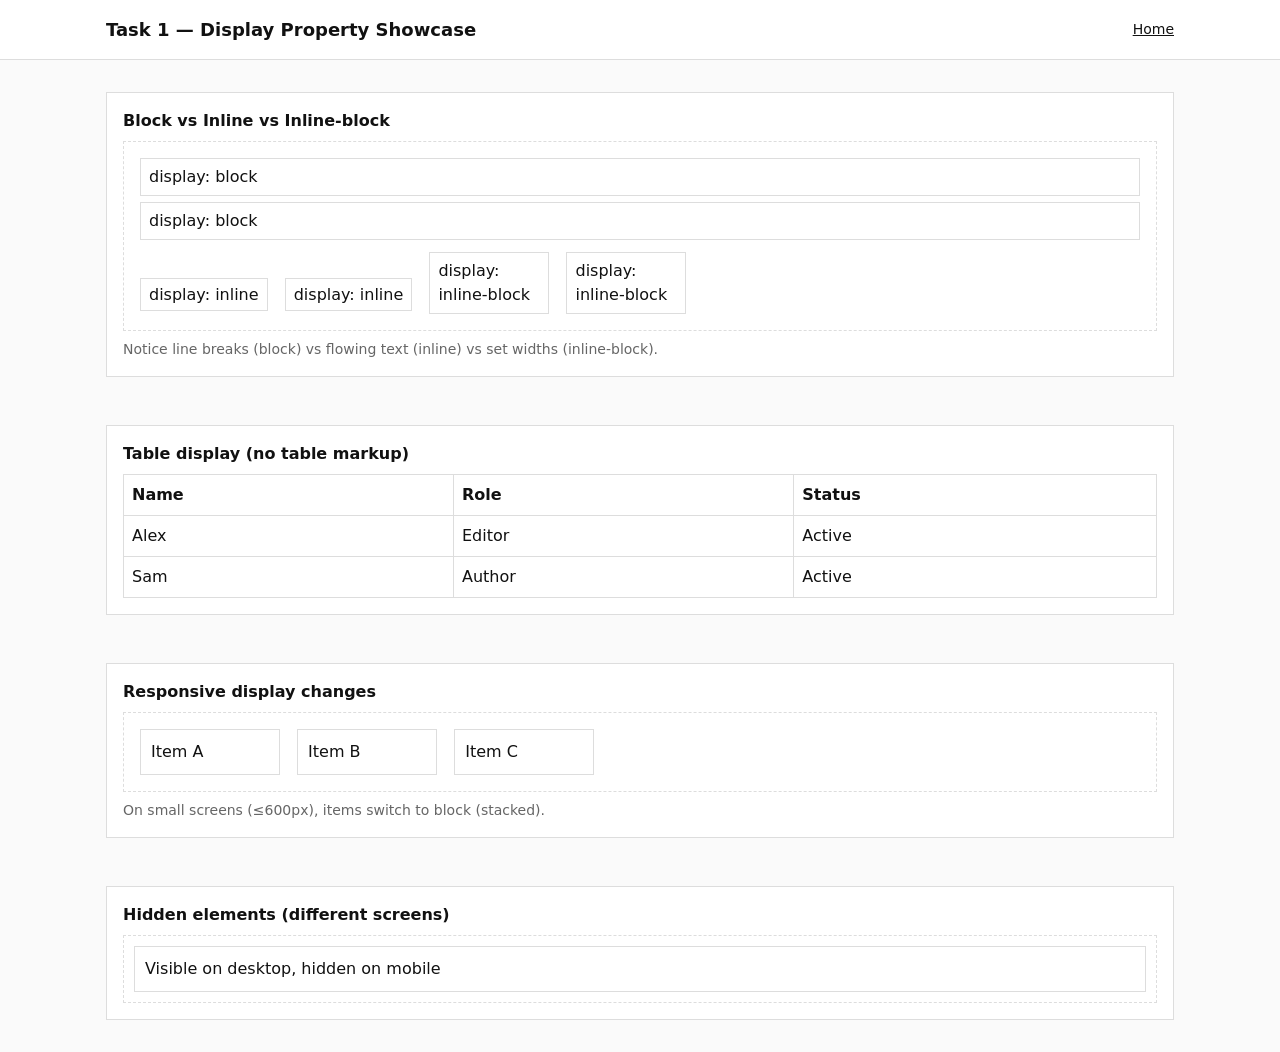
==== exercises/display-exercises.html @ 9814bbd7 "Initial Commit" ====
<!doctype html>
<html lang="en">
	<head>
		<meta charset="utf-8" />
		<meta name="viewport" content="width=device-width, initial-scale=1" />
		<title>Display Exercises</title>
		<link rel="stylesheet" href="../styles/base.css" />
		<link rel="stylesheet" href="../styles/utilities.css" />
		<link rel="stylesheet" href="../styles/display.css" />
	</head>
	<body>
		<header class="page-header">
			<div class="container">
				<h1 class="page-title">Task 1 — Display Property Showcase</h1>
				<nav class="nav-links">
					<a href="../index.html">Home</a>
				</nav>
			</div>
		</header>

		<main class="container stack">
			<section class="panel section">
				<h2>Block vs Inline vs Inline-block</h2>
				<div class="demo-area">
					<span class="tag d-block">display: block</span>
					<span class="tag d-block">display: block</span>
					<span class="tag d-inline">display: inline</span>
					<span class="tag d-inline">display: inline</span>
					<span class="tag d-inline-block">display: inline-block</span>
					<span class="tag d-inline-block">display: inline-block</span>
				</div>
				<p class="note">Notice line breaks (block) vs flowing text (inline) vs set widths (inline-block).</p>
			</section>

			<section class="panel section">
				<h2>Table display (no table markup)</h2>
				<div class="fake-table">
					<div class="fake-tr">
						<div class="fake-td"><strong>Name</strong></div>
						<div class="fake-td"><strong>Role</strong></div>
						<div class="fake-td"><strong>Status</strong></div>
					</div>
					<div class="fake-tr">
						<div class="fake-td">Alex</div>
						<div class="fake-td">Editor</div>
						<div class="fake-td">Active</div>
					</div>
					<div class="fake-tr">
						<div class="fake-td">Sam</div>
						<div class="fake-td">Author</div>
						<div class="fake-td">Active</div>
					</div>
				</div>
			</section>

			<section class="panel section">
				<h2>Responsive display changes</h2>
				<div class="demo-area responsive-items">
					<div class="box item">Item A</div>
					<div class="box item">Item B</div>
					<div class="box item">Item C</div>
				</div>
				<p class="note">On small screens (≤600px), items switch to block (stacked).</p>
			</section>

			<section class="panel section">
				<h2>Hidden elements (different screens)</h2>
				<div class="demo-area">
					<div class="box hide-on-mobile">Visible on desktop, hidden on mobile</div>
					<div class="box show-on-mobile">Visible on mobile, hidden on desktop</div>
				</div>
			</section>
		</main>
	</body>
</html>
---- styles/base.css ----
/* Base styles used by all pages (keep intentionally simple) */

:root {
	--max-width: 1100px;
	--bg: #fafafa;
	--surface: #ffffff;
	--text: #111111;
	--muted: #666666;
	--border: #dddddd;
	--gap: 16px;
}

* {
	box-sizing: border-box;
}

html,
body {
	height: 100%;
}

body {
	margin: 0;
	font-family: system-ui, -apple-system, Segoe UI, Roboto, Arial, sans-serif;
	line-height: 1.5;
	color: var(--text);
	background: var(--bg);
}

img {
	max-width: 100%;
	display: block;
}

a {
	color: inherit;
}

.container {
	max-width: var(--max-width);
	margin: 0 auto;
	padding: 16px;
}

.page-header {
	background: var(--surface);
	border-bottom: 1px solid var(--border);
}

.page-header .container {
	display: flex;
	gap: 12px;
	align-items: center;
	justify-content: space-between;
}

.page-title {
	margin: 0;
	font-size: 18px;
}

.nav-links {
	display: flex;
	gap: 12px;
	flex-wrap: wrap;
	font-size: 14px;
}

.muted {
	color: var(--muted);
}

.panel {
	background: var(--surface);
	border: 1px solid var(--border);
	padding: 16px;
}

.section {
	margin: 16px 0;
}

.section h2 {
	margin: 0 0 8px 0;
	font-size: 16px;
}

.note {
	margin: 8px 0 0 0;
	font-size: 14px;
	color: var(--muted);
}

.btn {
	display: inline-block;
	padding: 8px 10px;
	border: 1px solid var(--border);
	background: var(--surface);
	text-decoration: none;
	font-size: 14px;
}

/* Basic form styling for all pages */
.field {
	display: flex;
	flex-direction: column;
	gap: 6px;
	margin: 10px 0;
}

.field input,
.field select,
.field textarea {
	padding: 8px;
	border: 1px solid var(--border);
	background: var(--surface);
	color: var(--text);
}

.hr {
	border: none;
	border-top: 1px solid var(--border);
	margin: 16px 0;
}
---- styles/utilities.css ----
/* Minimal utility helpers used in demos */

.stack {
	display: flex;
	flex-direction: column;
	gap: var(--gap);
}

.row {
	display: flex;
	gap: var(--gap);
	align-items: center;
	flex-wrap: wrap;
}

.grid {
	display: grid;
	gap: var(--gap);
}

.center {
	display: grid;
	place-items: center;
}

.box {
	border: 1px solid var(--border);
	background: var(--surface);
	padding: 10px;
}

.pill {
	display: inline-block;
	padding: 2px 8px;
	border: 1px solid var(--border);
	background: var(--surface);
	font-size: 12px;
}

.text-center {
	text-align: center;
}

.clearfix::after {
	content: "";
	display: block;
	clear: both;
}

/* Task 17: basic responsive show/hide helpers */
.hide {
	display: none !important;
}

.show-inline {
	display: inline !important;
}

.show-block {
	display: block !important;
}

@media (min-width: 768px) {
	.hide-md {
		display: none !important;
	}
	.show-md {
		display: block !important;
	}
	.text-center-md {
		text-align: center;
	}
}

@media (min-width: 1024px) {
	.hide-lg {
		display: none !important;
	}
	.show-lg {
		display: block !important;
	}
	.text-right-lg {
		text-align: right;
	}
}
---- styles/display.css ----
/* Task 1: Display Property Showcase */

.display-grid {
	display: grid;
	grid-template-columns: 1fr;
	gap: var(--gap);
}

@media (min-width: 768px) {
	.display-grid {
		grid-template-columns: 1fr 1fr;
	}
}

.demo-area {
	border: 1px dashed var(--border);
	padding: 10px;
	background: var(--surface);
}

.tag {
	border: 1px solid var(--border);
	padding: 6px 8px;
	margin: 6px;
	background: #fff;
}

.d-block {
	display: block;
}

.d-inline {
	display: inline;
}

.d-inline-block {
	display: inline-block;
	width: 120px;
}

/* Table display without table markup */
.fake-table {
	display: table;
	width: 100%;
	border-collapse: collapse;
}

.fake-tr {
	display: table-row;
}

.fake-td {
	display: table-cell;
	border: 1px solid var(--border);
	padding: 8px;
}

/* Responsive display changes */
.responsive-items .item {
	display: inline-block;
	width: 140px;
	margin: 6px;
}

@media (max-width: 600px) {
	.responsive-items .item {
		display: block;
		width: auto;
		margin: 8px 0;
	}
}

/* Hidden elements demo */
.hide-on-mobile {
	display: block;
}

.show-on-mobile {
	display: none;
}

@media (max-width: 600px) {
	.hide-on-mobile {
		display: none;
	}
	.show-on-mobile {
		display: block;
	}
}
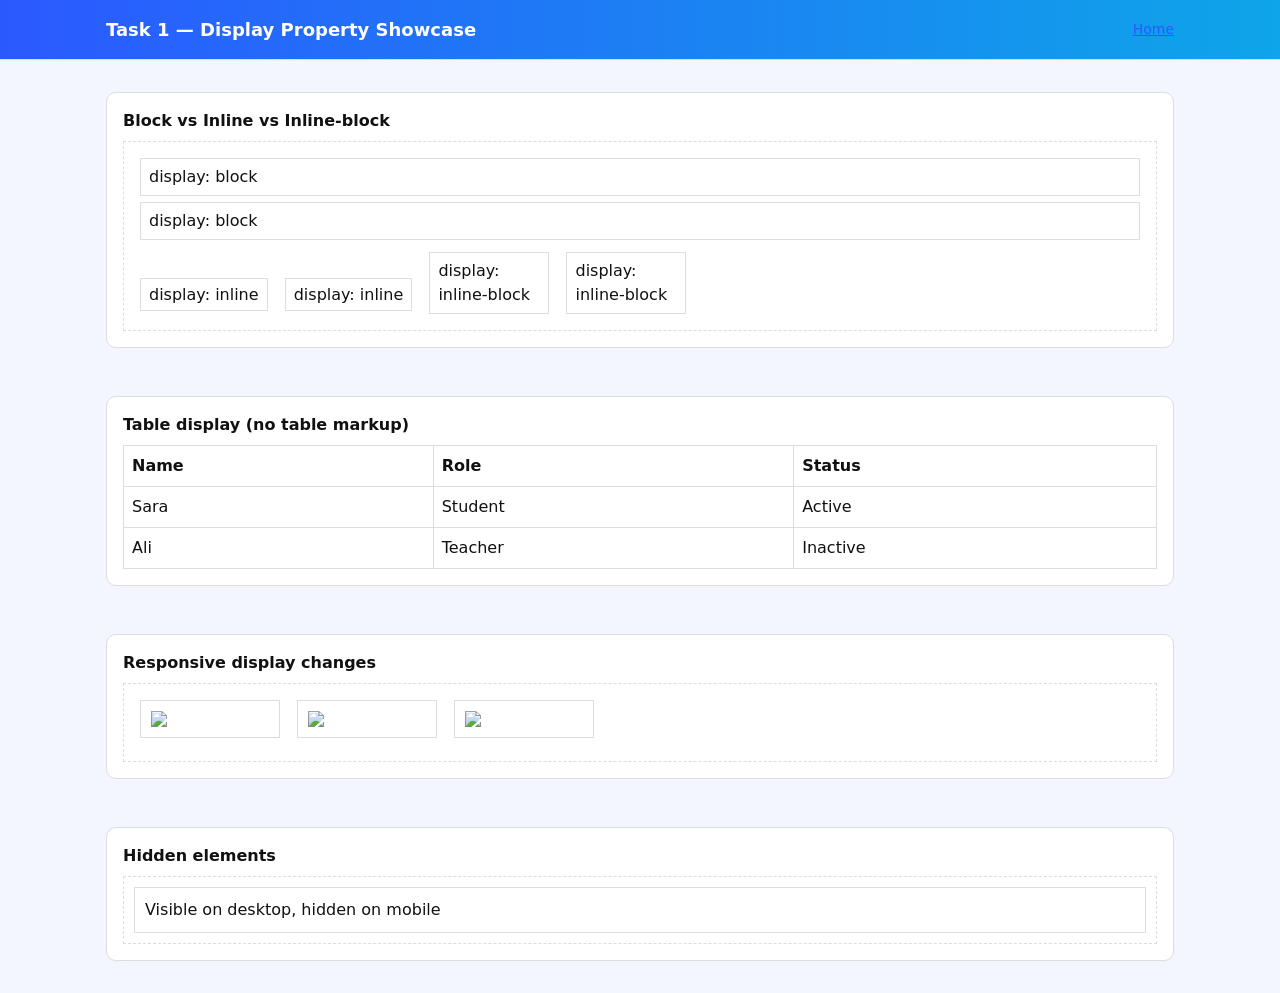
==== commit 4879d14f: "New Commiy" ====
--- a/exercises/display-exercises.html
+++ b/exercises/display-exercises.html
@@ -29,7 +29,6 @@
 					<span class="tag d-inline-block">display: inline-block</span>
 					<span class="tag d-inline-block">display: inline-block</span>
 				</div>
-				<p class="note">Notice line breaks (block) vs flowing text (inline) vs set widths (inline-block).</p>
 			</section>
 
 			<section class="panel section">
@@ -41,14 +40,14 @@
 						<div class="fake-td"><strong>Status</strong></div>
 					</div>
 					<div class="fake-tr">
-						<div class="fake-td">Alex</div>
-						<div class="fake-td">Editor</div>
+						<div class="fake-td">Sara</div>
+						<div class="fake-td">Student</div>
 						<div class="fake-td">Active</div>
 					</div>
 					<div class="fake-tr">
-						<div class="fake-td">Sam</div>
-						<div class="fake-td">Author</div>
-						<div class="fake-td">Active</div>
+						<div class="fake-td">Ali</div>
+						<div class="fake-td">Teacher</div>
+						<div class="fake-td">Inactive</div>
 					</div>
 				</div>
 			</section>
@@ -56,15 +55,14 @@
 			<section class="panel section">
 				<h2>Responsive display changes</h2>
 				<div class="demo-area responsive-items">
-					<div class="box item">Item A</div>
-					<div class="box item">Item B</div>
-					<div class="box item">Item C</div>
+					<div class="box item"><img src="https://static.vecteezy.com/system/resources/thumbnails/023/186/184/small_2x/abstract-landscape-with-planet-and-trees-3d-render-illustration-ai-generative-image-free-photo.jpg" ></div>
+					<div class="box item"><img src="https://static.vecteezy.com/system/resources/thumbnails/023/186/184/small_2x/abstract-landscape-with-planet-and-trees-3d-render-illustration-ai-generative-image-free-photo.jpg" ></div>
+					<div class="box item"><img src="https://static.vecteezy.com/system/resources/thumbnails/023/186/184/small_2x/abstract-landscape-with-planet-and-trees-3d-render-illustration-ai-generative-image-free-photo.jpg" ></div>
 				</div>
-				<p class="note">On small screens (≤600px), items switch to block (stacked).</p>
 			</section>
 
 			<section class="panel section">
-				<h2>Hidden elements (different screens)</h2>
+				<h2>Hidden elements</h2>
 				<div class="demo-area">
 					<div class="box hide-on-mobile">Visible on desktop, hidden on mobile</div>
 					<div class="box show-on-mobile">Visible on mobile, hidden on desktop</div>
--- a/styles/base.css
+++ b/styles/base.css
@@ -1,12 +1,14 @@
-/* Base styles used by all pages (keep intentionally simple) */
-
 :root {
 	--max-width: 1100px;
-	--bg: #fafafa;
+	--bg: #f3f6ff;
 	--surface: #ffffff;
+	--surface-2: #f8fafc;
 	--text: #111111;
 	--muted: #666666;
 	--border: #dddddd;
+	--accent: #2b59ff;
+	--accent-2: #0ea5e9;
+	--accent-ink: #ffffff;
 	--gap: 16px;
 }
 
@@ -33,7 +35,11 @@
 }
 
 a {
-	color: inherit;
+	color: var(--accent);
+}
+
+a:hover {
+	text-decoration: none;
 }
 
 .container {
@@ -43,7 +49,7 @@
 }
 
 .page-header {
-	background: var(--surface);
+	background: linear-gradient(90deg, var(--accent), var(--accent-2));
 	border-bottom: 1px solid var(--border);
 }
 
@@ -57,6 +63,7 @@
 .page-title {
 	margin: 0;
 	font-size: 18px;
+	color: var(--accent-ink);
 }
 
 .nav-links {
@@ -64,6 +71,7 @@
 	gap: 12px;
 	flex-wrap: wrap;
 	font-size: 14px;
+	color: var(--accent-ink);
 }
 
 .muted {
@@ -74,6 +82,7 @@
 	background: var(--surface);
 	border: 1px solid var(--border);
 	padding: 16px;
+	border-radius: 10px;
 }
 
 .section {
@@ -85,22 +94,21 @@
 	font-size: 16px;
 }
 
-.note {
-	margin: 8px 0 0 0;
-	font-size: 14px;
-	color: var(--muted);
-}
-
 .btn {
 	display: inline-block;
 	padding: 8px 10px;
-	border: 1px solid var(--border);
-	background: var(--surface);
+	border: 1px solid var(--accent);
+	background: var(--accent);
+	color: var(--accent-ink);
+	border-radius: 8px;
 	text-decoration: none;
 	font-size: 14px;
 }
 
-/* Basic form styling for all pages */
+.btn:hover {
+	filter: brightness(0.95);
+}
+
 .field {
 	display: flex;
 	flex-direction: column;
@@ -113,8 +121,9 @@
 .field textarea {
 	padding: 8px;
 	border: 1px solid var(--border);
-	background: var(--surface);
+	background: var(--surface-2);
 	color: var(--text);
+	border-radius: 8px;
 }
 
 .hr {
--- a/styles/utilities.css
+++ b/styles/utilities.css
@@ -1,5 +1,3 @@
-/* Minimal utility helpers used in demos */
-
 .stack {
 	display: flex;
 	flex-direction: column;
@@ -47,7 +45,6 @@
 	clear: both;
 }
 
-/* Task 17: basic responsive show/hide helpers */
 .hide {
 	display: none !important;
 }
--- a/styles/display.css
+++ b/styles/display.css
@@ -1,5 +1,3 @@
-/* Task 1: Display Property Showcase */
-
 .display-grid {
 	display: grid;
 	grid-template-columns: 1fr;
@@ -38,7 +36,6 @@
 	width: 120px;
 }
 
-/* Table display without table markup */
 .fake-table {
 	display: table;
 	width: 100%;
@@ -55,7 +52,6 @@
 	padding: 8px;
 }
 
-/* Responsive display changes */
 .responsive-items .item {
 	display: inline-block;
 	width: 140px;
@@ -70,7 +66,6 @@
 	}
 }
 
-/* Hidden elements demo */
 .hide-on-mobile {
 	display: block;
 }
